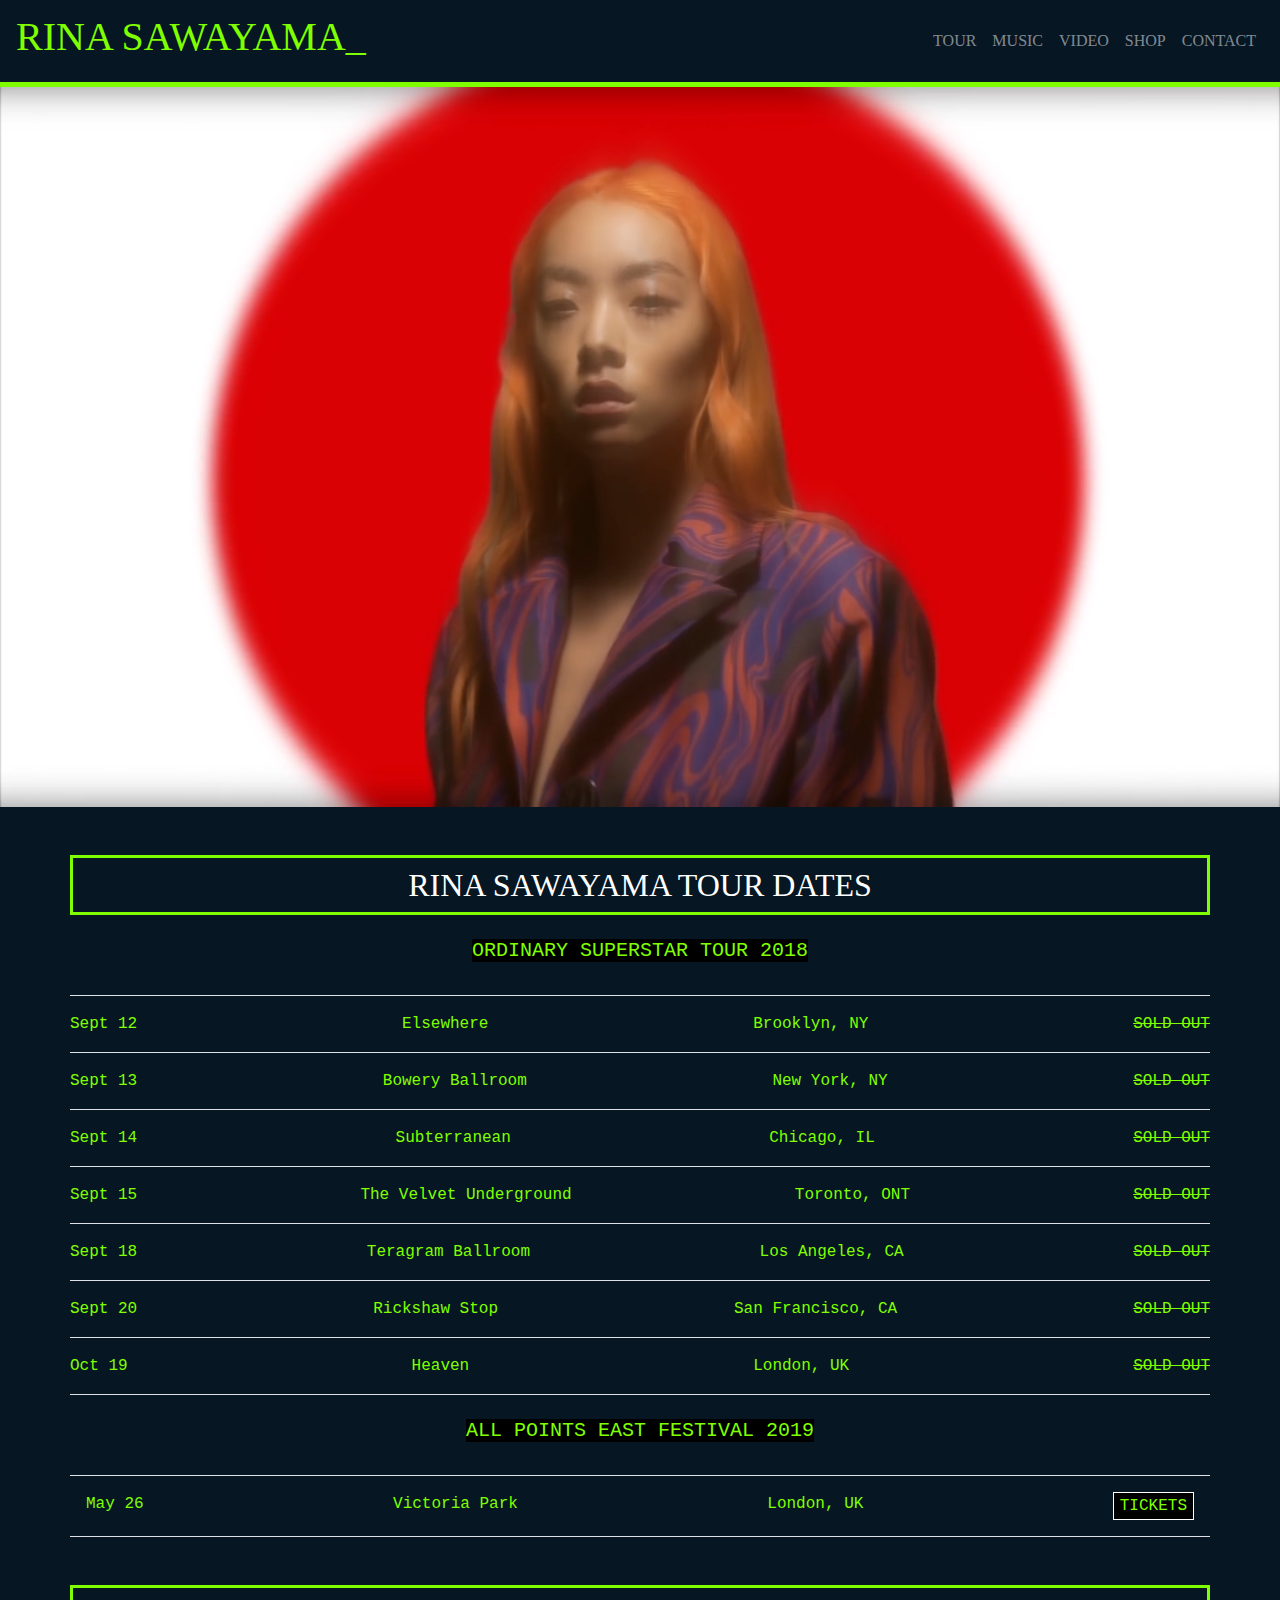
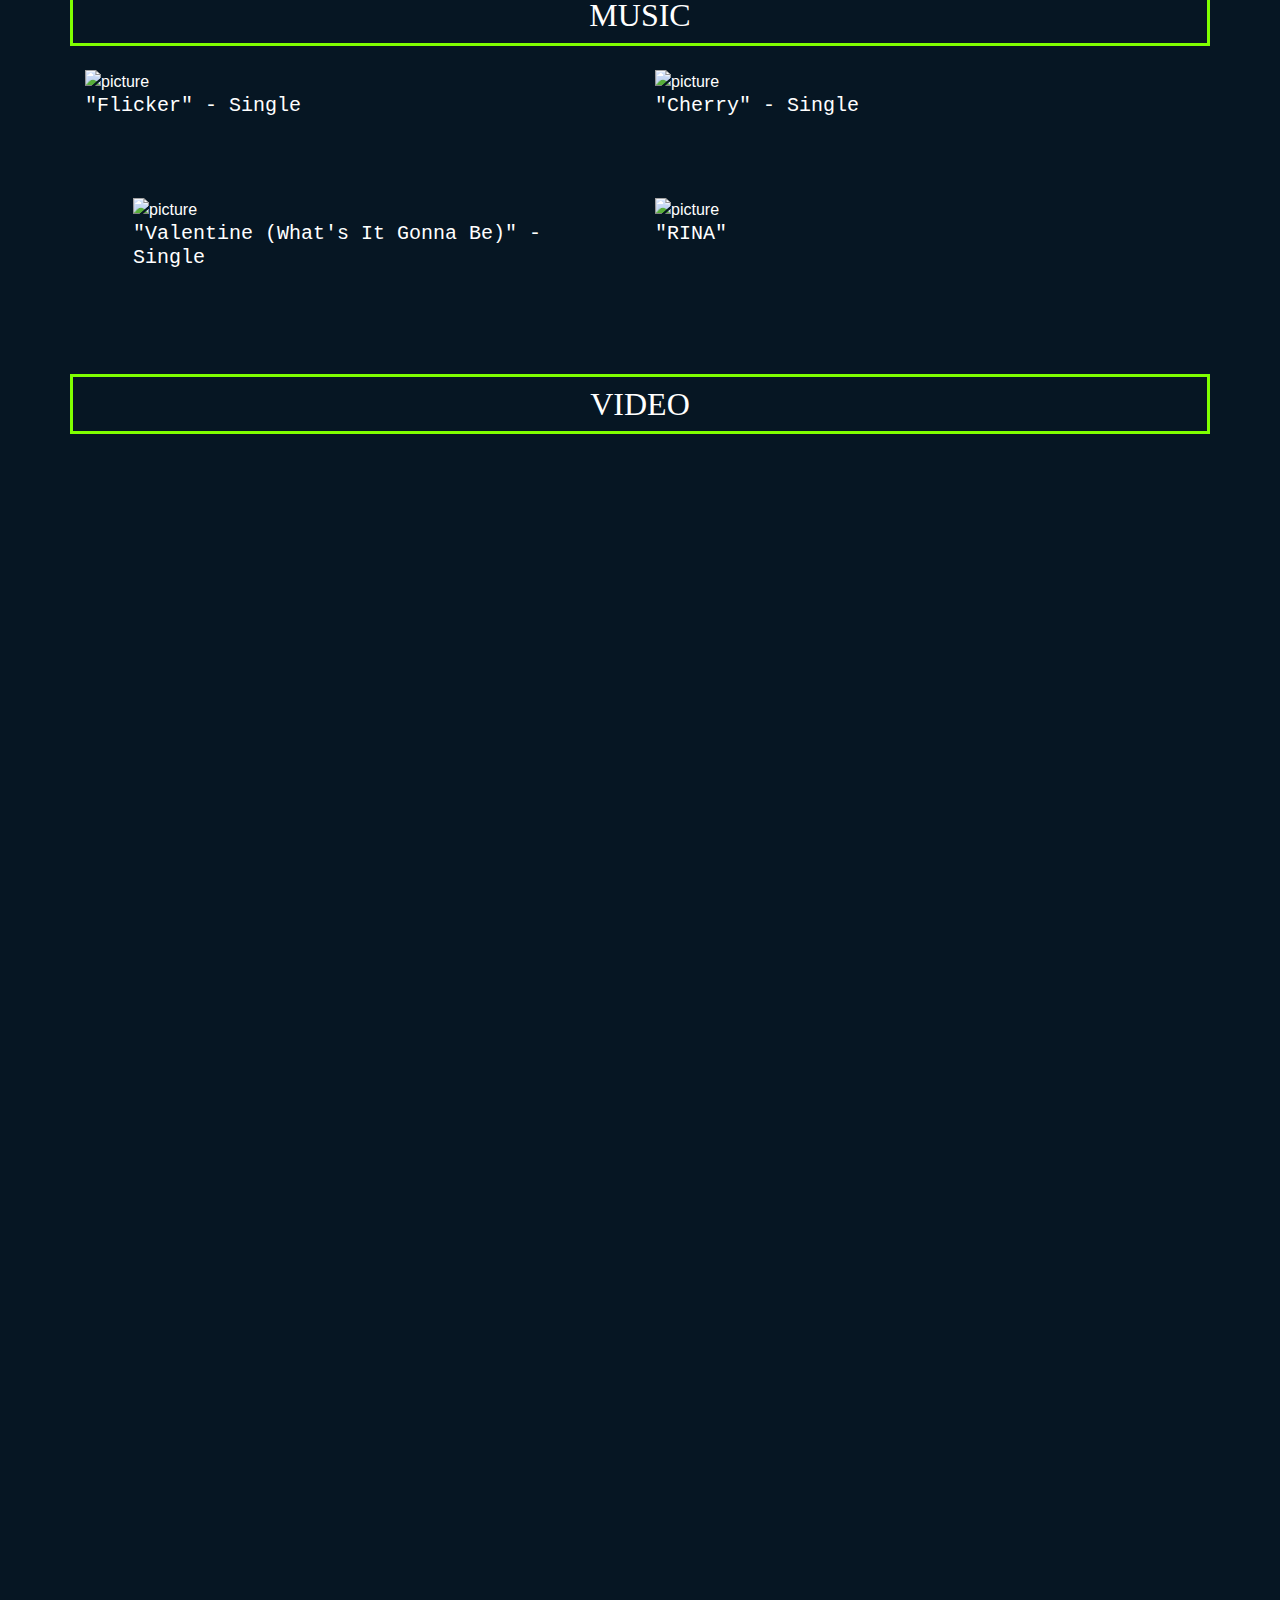
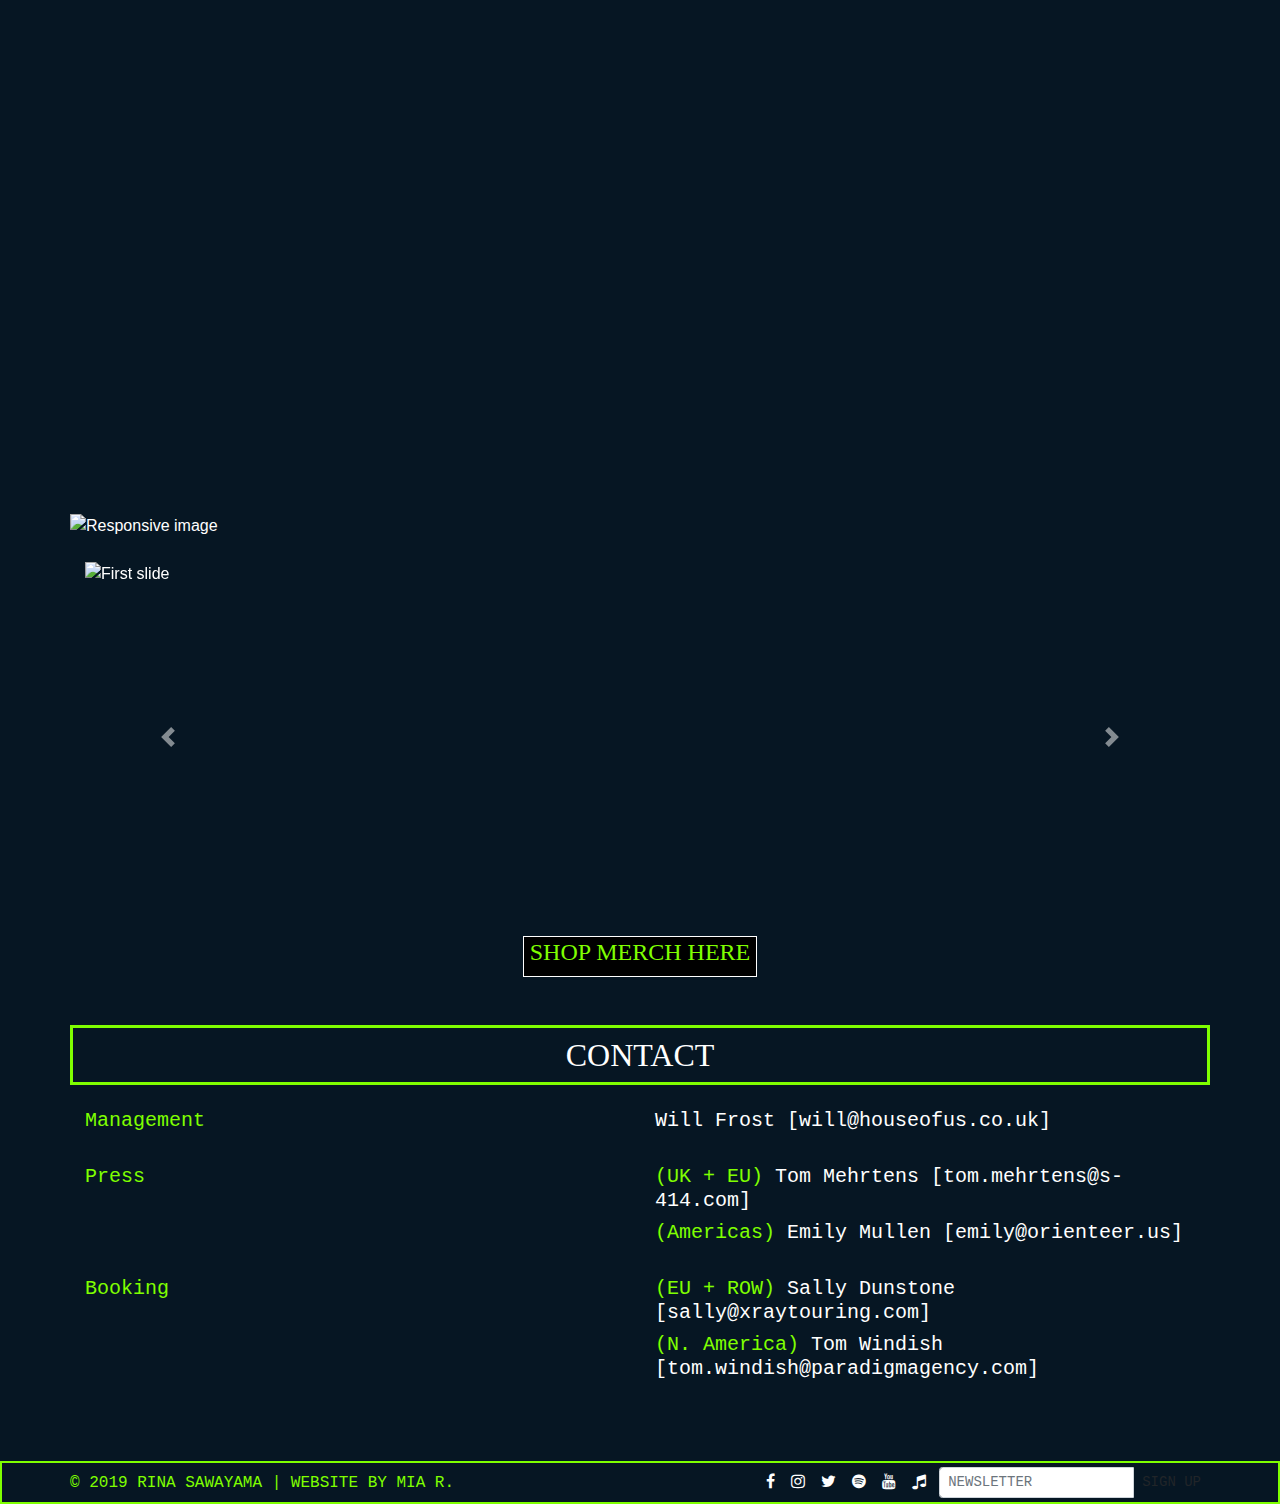
==== MIDTERMWEBSITE/index.html @ 67e117e9 "midterm site added" ====
<!doctype html>
<html lang="en">
  <head>
    <!-- Required meta tags -->
    <meta charset="utf-8">
    <meta name="viewport" content="width=device-width, initial-scale=1, shrink-to-fit=no">

    <!-- Bootstrap CSS -->
    <link rel="stylesheet" href="https://stackpath.bootstrapcdn.com/bootstrap/4.3.1/css/bootstrap.min.css" integrity="sha384-ggOyR0iXCbMQv3Xipma34MD+dH/1fQ784/j6cY/iJTQUOhcWr7x9JvoRxT2MZw1T" crossorigin="anonymous">
    <link rel="stylesheet" media="screen" href="https://fontlibrary.org/face/chicagoflf" type="text/css"/>
    <link href="https://fonts.googleapis.com/css?family=PT+Mono" rel="stylesheet">
    <link rel="stylesheet" href="https://cdnjs.cloudflare.com/ajax/libs/font-awesome/4.7.0/css/font-awesome.min.css">
    <link rel="stylesheet" href="style.css">

    <title>Rina Sawayama</title>
  </head>
  <body>

  	<!-- nav bar  -->
    <nav class="navbar sticky-top navbar-expand-lg navbar-dark" style="background-color: #061623;">
      <a class="navbar-brand" href="#"><h1>RINA SAWAYAMA_</h1></a>
      <button class="navbar-toggler" type="button" data-toggle="collapse" data-target="#navbarNavAltMarkup" aria-controls="navbarNavAltMarkup" aria-expanded="false" aria-label="Toggle navigation">
        <span class="navbar-toggler-icon"></span>
      </button>
      <div class="collapse navbar-collapse justify-content-lg-end" id="navbarNavAltMarkup">
        <div class="navbar-nav">
          <a class="nav-item white-text nav-link" href="#tour">TOUR<!--<span class="sr-only">(current)</span> --></a>
          <a class="nav-item nav-link" href="#music">MUSIC</a>
          <a class="nav-item nav-link" href="#video">VIDEO</a>
          <a class="nav-item nav-link" href="#shop">SHOP</a>
          <a class="nav-item nav-link" href="#contact">CONTACT</a>
        </div>
      </div>
    </nav>

    <div class="embed-responsive embed-responsive-16by9">
    	<video class="embed-responsive-item" src="assets/rina.mp4" type="video/mp4" muted loop autoplay></video>
    </div>
<br><br>

<!-- tour -->
<span class="anchor" id="tour"></span>
	<div class="container">
		<div class="row justify-content-md-center pt-2" id="contentbrdr">
	<h2>RINA SAWAYAMA TOUR DATES</h2>
	</div>
</div>

<br> 

<!-- 2k18 tour -->
<div class="container">
	<div class="row justify-content-md-center">
<h5><span id="tourtitle">ORDINARY SUPERSTAR TOUR 2018</span></h5>
    </div>
</div>

<br> 

<div class="container">

	<div class="row justify-content-between border-top border-bottom">
     <div class="col-xs pt-3">
      <p>Sept 12</p>
    </div>
    <div class="col-xs pt-3">
      <p>Elsewhere</p>
    </div>
     <div class="col-xs pt-3">
      <p>Brooklyn, NY</p>
    </div>
     <div class="col-xs pt-3">
    	 <p><s>SOLD OUT</s></p>
    </div>
 </div>

 <div class="row justify-content-between border-bottom">
     <div class="col-xs pt-3">
      <p>Sept 13</p>
    </div>
    <div class="col-xs pt-3">
      <p>Bowery Ballroom</p>
    </div>
     <div class="col-xs pt-3">
      <p>New York, NY</p>
    </div>
     <div class="col-xs pt-3">
    	 <p><s>SOLD OUT</s></p>
    </div>
 </div>

  <div class="row justify-content-between border-bottom">
     <div class="col-xs pt-3">
      <p>Sept 14</p>
    </div>
    <div class="col-xs pt-3">
      <p>Subterranean</p>
    </div>
     <div class="col-xs pt-3">
     <p>Chicago, IL</p>
    </div>
     <div class="col-xs pt-3">
    	 <p><s>SOLD OUT</s></p>
    </div>
 </div>

  <div class="row justify-content-between border-bottom">
     <div class="col-xs pt-3">
      <p>Sept 15</p>
    </div>
    <div class="col-xs pt-3">
     <p>The Velvet Underground</p>
    </div>
     <div class="col-xs pt-3">
    <p>Toronto, ONT</p>
    </div>
     <div class="col-xs pt-3">
    	 <p><s>SOLD OUT</s></p>
    </div>
 </div>

 <div class="row justify-content-between border-bottom">
     <div class="col-xs pt-3">
      <p>Sept 18</p>
    </div>
    <div class="col-xs pt-3">
     <p>Teragram Ballroom</p>
    </div>
     <div class="col-xs pt-3">
     <p>Los Angeles, CA</p>
    </div>
     <div class="col-xs pt-3">
    	 <p><s>SOLD OUT</s></p>
    </div>
 </div>

  <div class="row justify-content-between border-bottom">
     <div class="col-xs pt-3">
      <p>Sept 20</p>
    </div>
    <div class="col-xs pt-3">
     <p>Rickshaw Stop</p>
    </div>
     <div class="col-xs pt-3">
    <p>San Francisco, CA</p>
    </div>
     <div class="col-xs pt-3">
    	 <p><s>SOLD OUT</s></p>
    </div>
 </div>

   <div class="row justify-content-between border-bottom">
     <div class="col-xs pt-3">
      <p>Oct 19</p>
    </div>
    <div class="col-xs pt-3">
     <p>Heaven</p>
    </div>
     <div class="col-xs pt-3">
    <p>London, UK</p>
    </div>
     <div class="col-xs pt-3">
    	 <p><s>SOLD OUT</s></p>
    </div>
 </div>


</div>

<br>

<!-- 2k19 festival -->
<div class="container">
	<div class="row justify-content-md-center">
<h5><span id="tourtitle">ALL POINTS EAST FESTIVAL 2019</span></h5>
    </div>
</div>

<br>

<div class="container">
  <div class="row justify-content-between border-top border-bottom">
     <div class="col-xs px-3 pt-3 pb-0 m-0">
      <p>May 26</p>
    </div>
    <div class="col-xs px-3 pt-3 pb-0 m-0">
      <p>Victoria Park</p>
    </div>
     <div class="col-xs px-3 pt-3 pb-0 m-0">
      <p>London, UK</p>
    </div>
     <div class="col-xs px-3 p-3 m-0">
    	<form action="https://www.axs.com/uk/events/358989/christine-and-the-queens-tickets/promopage/14230?skin=allpointseast&cid=AEGPRESUKCATQTOURDISPLAYADWEBSITE6122018" method="get" target="_blank">
         <button type="submit" class="ticketbutton">TICKETS</button>
      </form>
    </div>
 </div>
</div>

<br><br>

<!-- music -->
<span class="anchor" id="music"></span>

	<div class="container">
		<div class="row justify-content-md-center pt-2" id="contentbrdr">
	<h2>MUSIC</h2>
	</div>
<br>
		<div class="row">
			<div class="col">
			<img alt="picture" src="https://is4-ssl.mzstatic.com/image/thumb/Music128/v4/cf/ba/b6/cfbab6ad-e84b-9f71-3f84-1693392c9fa9/cover.jpg/268x0w.jpg"
            class="img-fluid mx-auto d-block">
            <h5>"Flicker" - Single</h5>
		</div>
		<div class="col">
			<img alt="picture" src="https://is4-ssl.mzstatic.com/image/thumb/Music128/v4/8f/96/ff/8f96ff07-f990-8d06-fa26-9f56b700ec18/cover.jpg/268x0w.jpg"
            class="img-fluid mx-auto d-block">
            <h5>"Cherry" - Single</h5>
		</div>
		</div>
<br>
<div class="row p-5">
		<div class="col-xl">
			<img alt="picture" src="https://is5-ssl.mzstatic.com/image/thumb/Music128/v4/13/a4/d7/13a4d712-662e-fd29-326f-efa9b01ba4a1/888915556030_cover.jpg/268x0w.jpg"
            class="img-fluid mx-auto d-block">
            <h5>"Valentine (What's It Gonna Be)" - Single</h5>
		</div>
		<div class="col-xl">
			<img alt="picture" src="https://is1-ssl.mzstatic.com/image/thumb/Music118/v4/59/5a/5d/595a5d48-5b4f-9423-55d1-4f7ec21eee40/cover.jpg/268x0w.jpg"
            class="img-fluid mx-auto d-block">
            <h5>"RINA"</h5>
		</div>
	</div>

</div>

<br><br>

<!-- video -->
<span class="anchor" id="video"></span>

	<div class="container">
		<div class="row justify-content-md-center pt-2" id="contentbrdr">
	<h2>VIDEO</h2>
	</div>

	<br>

<!-- cherry piano ver -->
	<div class="embed-responsive embed-responsive-16by9">
  <iframe class="embed-responsive-item" src="https://www.youtube.com/embed/H5P6GlrF3oE" allowfullscreen></iframe>
</div>

<br>

<!-- row 1 -->
 <div class="row">
    <div class="col">
      <div class="embed-responsive embed-responsive-16by9">
  <iframe class="embed-responsive-item" src="https://www.youtube.com/embed/7jeluOrjZOg" allowfullscreen></iframe>
</div>
    </div>
    <div class="col">
      <div class="embed-responsive embed-responsive-16by9">
  <iframe class="embed-responsive-item" src="https://www.youtube.com/embed/wn5YFnrD1u8" allowfullscreen></iframe>
</div>
    </div>
  </div>

 <br>

 <!-- row 2 -->
 <div class="row">
    <div class="col">
      <div class="embed-responsive embed-responsive-16by9">
  <iframe class="embed-responsive-item" src="https://www.youtube.com/embed/Nhf9gkkYaBg" allowfullscreen></iframe>
</div>
    </div>
    <div class="col">
      <div class="embed-responsive embed-responsive-16by9">
  <iframe class="embed-responsive-item" src="https://www.youtube.com/embed/HKLxvdFtlZE" allowfullscreen></iframe>
</div>
    </div>
  </div>

<br>

 <!-- row 3 -->
 <div class="row">
    <div class="col">
      <div class="embed-responsive embed-responsive-16by9">
  <iframe class="embed-responsive-item" src="https://www.youtube.com/embed/2yjCIVpZCKo" allowfullscreen></iframe>
</div>
    </div>
    <div class="col">
      <div class="embed-responsive embed-responsive-16by9">
  <iframe class="embed-responsive-item" src="https://www.youtube.com/embed/3MZaDDD2JeI" allowfullscreen></iframe>
</div>
    </div>
  </div>

</div>

</div>

<br><br>

<!-- shop -->
<span class="anchor" id="shop"></span>

<div class="container">
	<div class="row justify-content-md-center">
<img src="https://i.ibb.co/hLGvjdC/shopbanner.jpg" class="img-fluid h-50 w-100" alt="Responsive image">
    </div>
</div>


<div class="container">
<br>
<!-- merch carousel -->
	<div id="carouselExampleControls" class="carousel slide" data-ride="carousel">
  <div class="carousel-inner">
    <div class="carousel-item active">
      <img class="d-block h-50 w-100" src="https://static1.squarespace.com/static/52f2af75e4b0b2a6a165718a/55672030e4b08764e1abf39b/5bc8aaf571c10ba13bcb294b/1549479677850/Unknown-8.jpeg" alt="First slide">
    </div>
    <div class="carousel-item">
      <img class="d-block h-50 w-100" src="https://i.ibb.co/M8BvzBH/merhc2.jpg" alt="Second slide">
    </div>
    <div class="carousel-item">
      <img class="d-block h-50 w-100" src="https://i.ibb.co/YNyMy1W/merch4.jpg" alt="Third slide">
    </div>
    <div class="carousel-item">
      <img class="d-block h-50 w-100" src="https://pbs.twimg.com/media/DOCbriFWAAI0NEn.jpg" alt="Fourth slide">
    </div>
    <div class="carousel-item">
      <img class="d-block h-50 w-100" src="https://i.ibb.co/5jyzdyy/merh3.jpg" alt="Fifth slide">
    </div>

  </div>
  <a class="carousel-control-prev" href="#carouselExampleControls" role="button" data-slide="prev">
    <span class="carousel-control-prev-icon" aria-hidden="true"></span>
    <span class="sr-only">Previous</span>
  </a>
  <a class="carousel-control-next" href="#carouselExampleControls" role="button" data-slide="next">
    <span class="carousel-control-next-icon" aria-hidden="true"></span>
    <span class="sr-only">Next</span>
  </a>
</div>

<br>

<div class="container">
	<div class="row justify-content-between">
		<div class="col-xs pb-0">
		</div>

		<div class="col-xs pb-0">
			<form action="https://revolvemerchandise.shop/rina-sawayama" method="get" target="_blank">
         <button type="submit" class="shopbutton"><h4>SHOP MERCH HERE</h4></button>
      </form>
		</div>

		<div class="col-xs">
		</div>

	</div>
</div>

</div>


<br><br>

<!-- contact -->
<div id = "contact">

	<div class="container">
		<div class="row justify-content-md-center pt-2" id="contentbrdr">
	<h2>CONTACT</h2>
	</div>
</div>

<br>

<div class="container">
	<!-- management -->
  <div class="row">
    <div class="col">
      <h5><span class="contacttitles">Management</span></h5>
    </div>
    <div class="col">
      <h5>Will Frost [will@houseofus.co.uk]</h5>
    </div>
  </div>
<br>
<!-- press -->
  <div class="row">
    <div class="col">
      <h5><span class="contacttitles">Press</span></h5>
    </div>
    <div class="col">
      <h5><span class="contacttitles">(UK + EU)</span> Tom Mehrtens [tom.mehrtens@s-414.com]</h5>
    </div>
  </div>

    <div class="row">
    <div class="col">
     
    </div>
    <div class="col">
      <h5><span class="contacttitles">(Americas)</span> Emily Mullen [emily@orienteer.us]</h5>
    </div>
  </div>
<br>
<!-- booking -->
   <div class="row">
    <div class="col">
      <h5><span class="contacttitles">Booking</span></h5>
    </div>
    <div class="col">
      <h5><span class="contacttitles">(EU + ROW)</span> Sally Dunstone [sally@xraytouring.com]</h5>
    </div>
  </div>

     <div class="row">
    <div class="col">
    
    </div>
    <div class="col">
      <h5><span class="contacttitles">(N. America)</span> Tom Windish [tom.windish@paradigmagency.com]</h5>
    </div>
  </div>

</div>

<br><br><br>

<!-- Footer -->
<footer class="page-footer font-small pt-1 pb-1 px-0">

    <!-- Footer Elements -->
    <div class="container">
      <!--Grid row-->
      <div class="row justify-content-between">

        <!--copyright column-->
        <div class="col-xs pt-1 align-self-start">
    <div class="footer-copyright"><span id="footercopyright">© 2019 RINA SAWAYAMA |</span> WEBSITE BY MIA R.
    </div>
        </div>

        <!--icon column-->
        <div class="col-md-5">
        	<div container>
        		<div class="row pt-1 justify-content-end">
        			<div class="col-xs px-2">
					<a href="https://www.facebook.com/rinasawayamamusic/" class="fa fa-facebook"></a>
					</div>
					<div class="col-xs px-2">
					<a href="https://instagram.com/rinasonline" class="fa fa-instagram"></a>
					</div>
					<div class="col-xs px-2">
					<a href="https://twitter.com/rinasawayama" class="fa fa-twitter"></a>
					</div>
					<div class="col-xs px-2">
					<a href="https://open.spotify.com/artist/2KEqzdPS7M5YwGmiuPTdr5?si=Q3Bsp60UQ5-GGkVLfLS_eQ" class="fa fa-spotify"></a>
					</div>
					<div class="col-xs px-2">
					<a href="https://www.youtube.com/user/rinasawayama" class="fa fa-youtube"></a>
					</div>
					<div class="col-xs px-2">
					<a href="https://itunes.apple.com/us/artist/rina-sawayama/638343826" class="fa fa-music"></a>
					</div>
				</div>
			</div>
		</div>

<!--newsletter column-->
<div class="col-xs">
	<div class="container">
		<div class="row justify-content-end">
		          <form class="input-group">
		            <input type="text" class="form-control form-control-sm" placeholder="NEWSLETTER" aria-label="Your email" aria-describedby="basic-addon2">
		            <div class="input-group-append">
		              <button class="btn btn-sm px-2" type="button">SIGN UP</button>
		            </div>
		          </form>
    </div>
  </div>
</div>
        <!--Grid column-->
      </div>
      <!--Grid row-->
    </div>
    <!-- Footer Elements -->
  </footer>



    <!-- Optional JavaScript -->
    <!-- jQuery first, then Popper.js, then Bootstrap JS -->
    <script src="https://code.jquery.com/jquery-3.3.1.slim.min.js" integrity="sha384-q8i/X+965DzO0rT7abK41JStQIAqVgRVzpbzo5smXKp4YfRvH+8abtTE1Pi6jizo" crossorigin="anonymous"></script>
    <script src="https://cdnjs.cloudflare.com/ajax/libs/popper.js/1.14.7/umd/popper.min.js" integrity="sha384-UO2eT0CpHqdSJQ6hJty5KVphtPhzWj9WO1clHTMGa3JDZwrnQq4sF86dIHNDz0W1" crossorigin="anonymous"></script>
    <script src="https://stackpath.bootstrapcdn.com/bootstrap/4.3.1/js/bootstrap.min.js" integrity="sha384-JjSmVgyd0p3pXB1rRibZUAYoIIy6OrQ6VrjIEaFf/nJGzIxFDsf4x0xIM+B07jRM" crossorigin="anonymous"></script>
  </body>
</html>
---- MIDTERMWEBSITE/style.css ----
html{
	scroll-behavior: smooth;
}

body{
	background-color: #061623;
	color: white;
}
nav{
	border-bottom: 5px solid chartreuse;
	font-family: 'ChicagoFLFRegular'; 
   font-weight: normal; 
   font-style: normal; 
}

footer{
	border: 2px solid chartreuse;
	font-family: 'ChicagoFLFRegular'; 
   font-weight: normal; 
   font-style: normal; 
}

h1{
   color: chartreuse;
   font-family: 'ChicagoFLFRegular'; 
   font-weight: normal; 
   font-style: normal; 
}

h2{
   color: white;
   font-family: 'ChicagoFLFRegular'; 
   font-weight: normal; 
   font-style: normal; 
}

h5{
	font-family: 'PT Mono', monospace;
}

.carousel-item{
  height:350px;
} 

.carousel-item img{
  position:absolute;
  object-fit:cover;
  top:0;
  left:0;
  min-height:350px;

}

.ticketbutton{
	background-color:black;
	border:1px solid white;
	font-family: 'PT Mono', monospace;
	color: chartreuse;
}

.ticketbutton:hover{
	background-color:black;
	border:1px solid white;
	font-family: 'PT Mono', monospace;
	color: white;
}

.shopbutton{
	background-color:black;
	border:1px solid white;
	font-family: 'ChicagoFLFRegular'; 
   font-weight: normal; 
   font-style: normal; 
	color: chartreuse;
}

.shopbutton:hover{
	background-color:black;
	border:1px solid white;
	font-family: 'ChicagoFLFRegular'; 
   font-weight: normal; 
   font-style: normal; 
	color: white;
}

#tourtitle{
	background-color:black;
	color:chartreuse;
	font-family: 'PT Mono', monospace;
}

#contentbrdr{
	border: 3px solid chartreuse;
}

.col-sm{
	color:chartreuse;
	font-family: 'PT Mono', monospace;
}

.col-xs{
	color:chartreuse;
	font-family: 'PT Mono', monospace;
}

.contacttitles{
	color:chartreuse;
}
#footercopyright{
	color:chartreuse;
}

.anchor{
	display: block;
	height:125px;
	margin-top:-125px;
	visibility:hidden;
}

.fa{
  color: white;
}
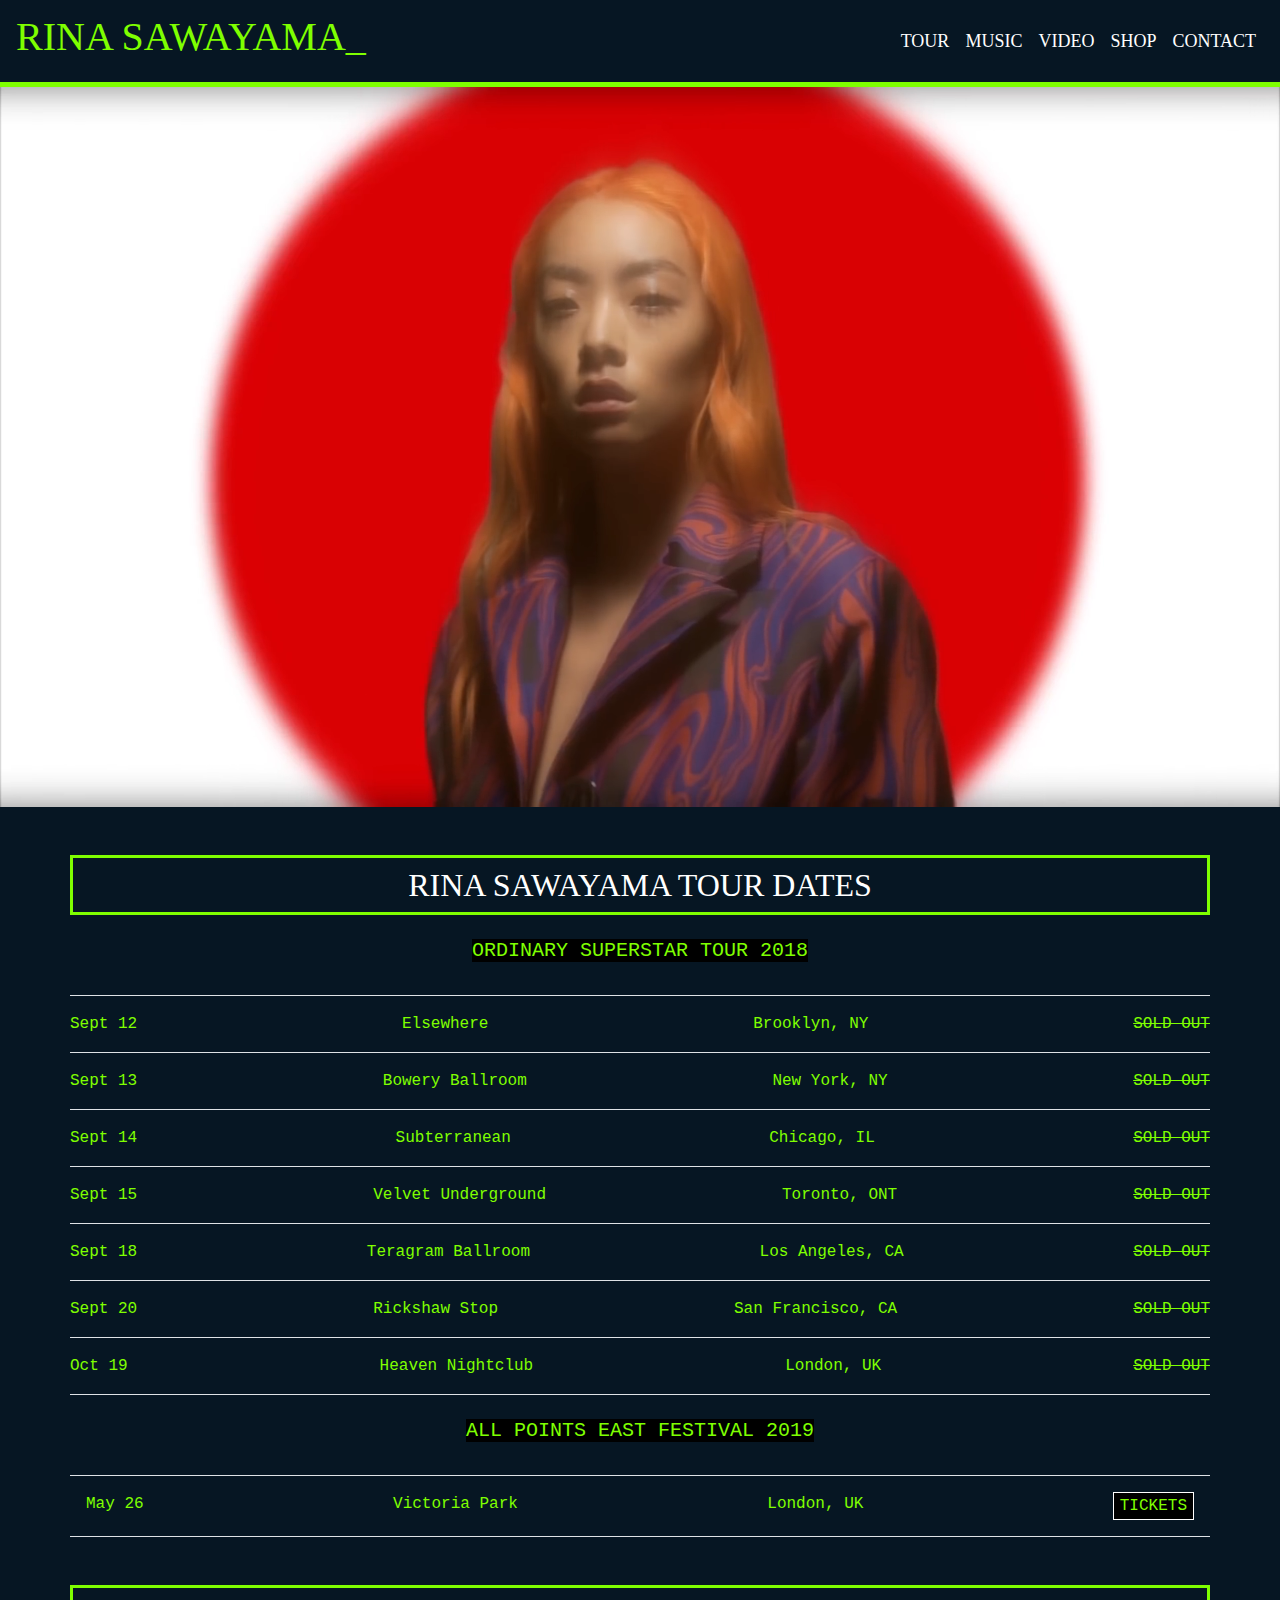
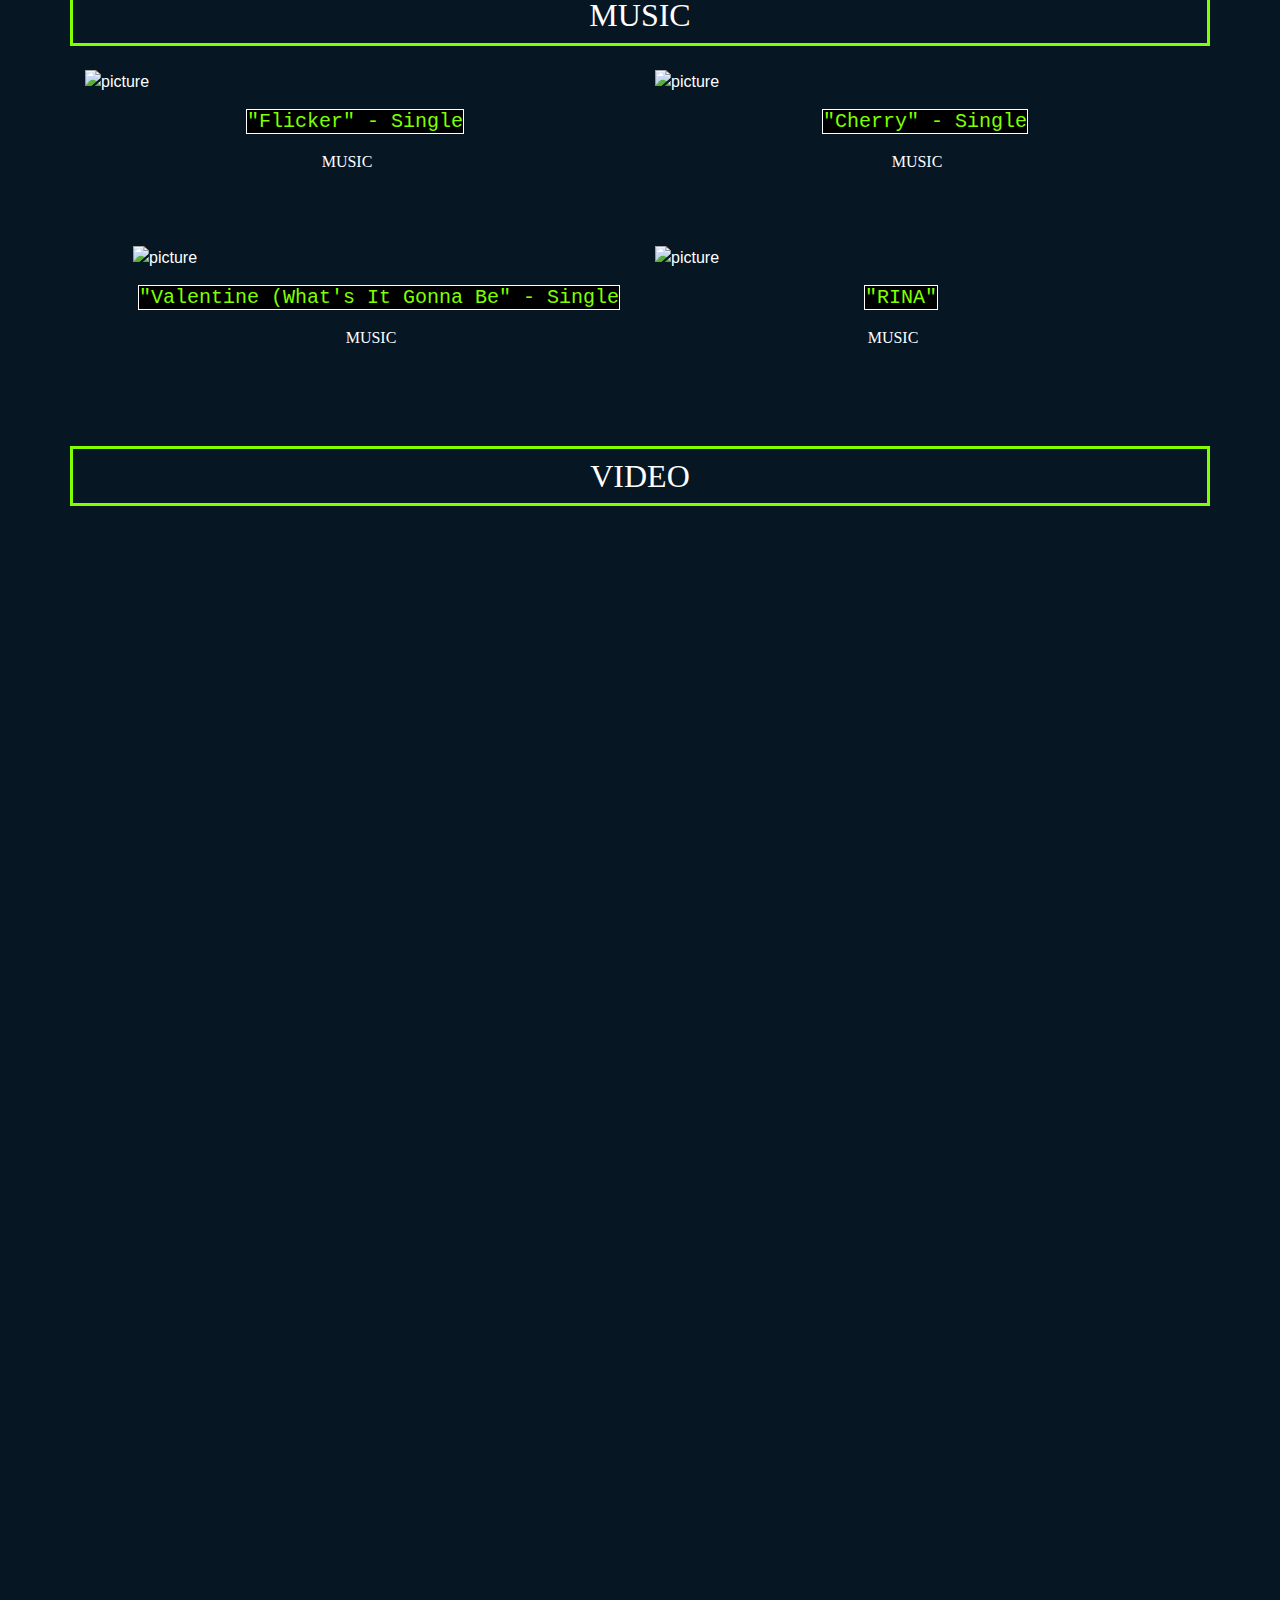
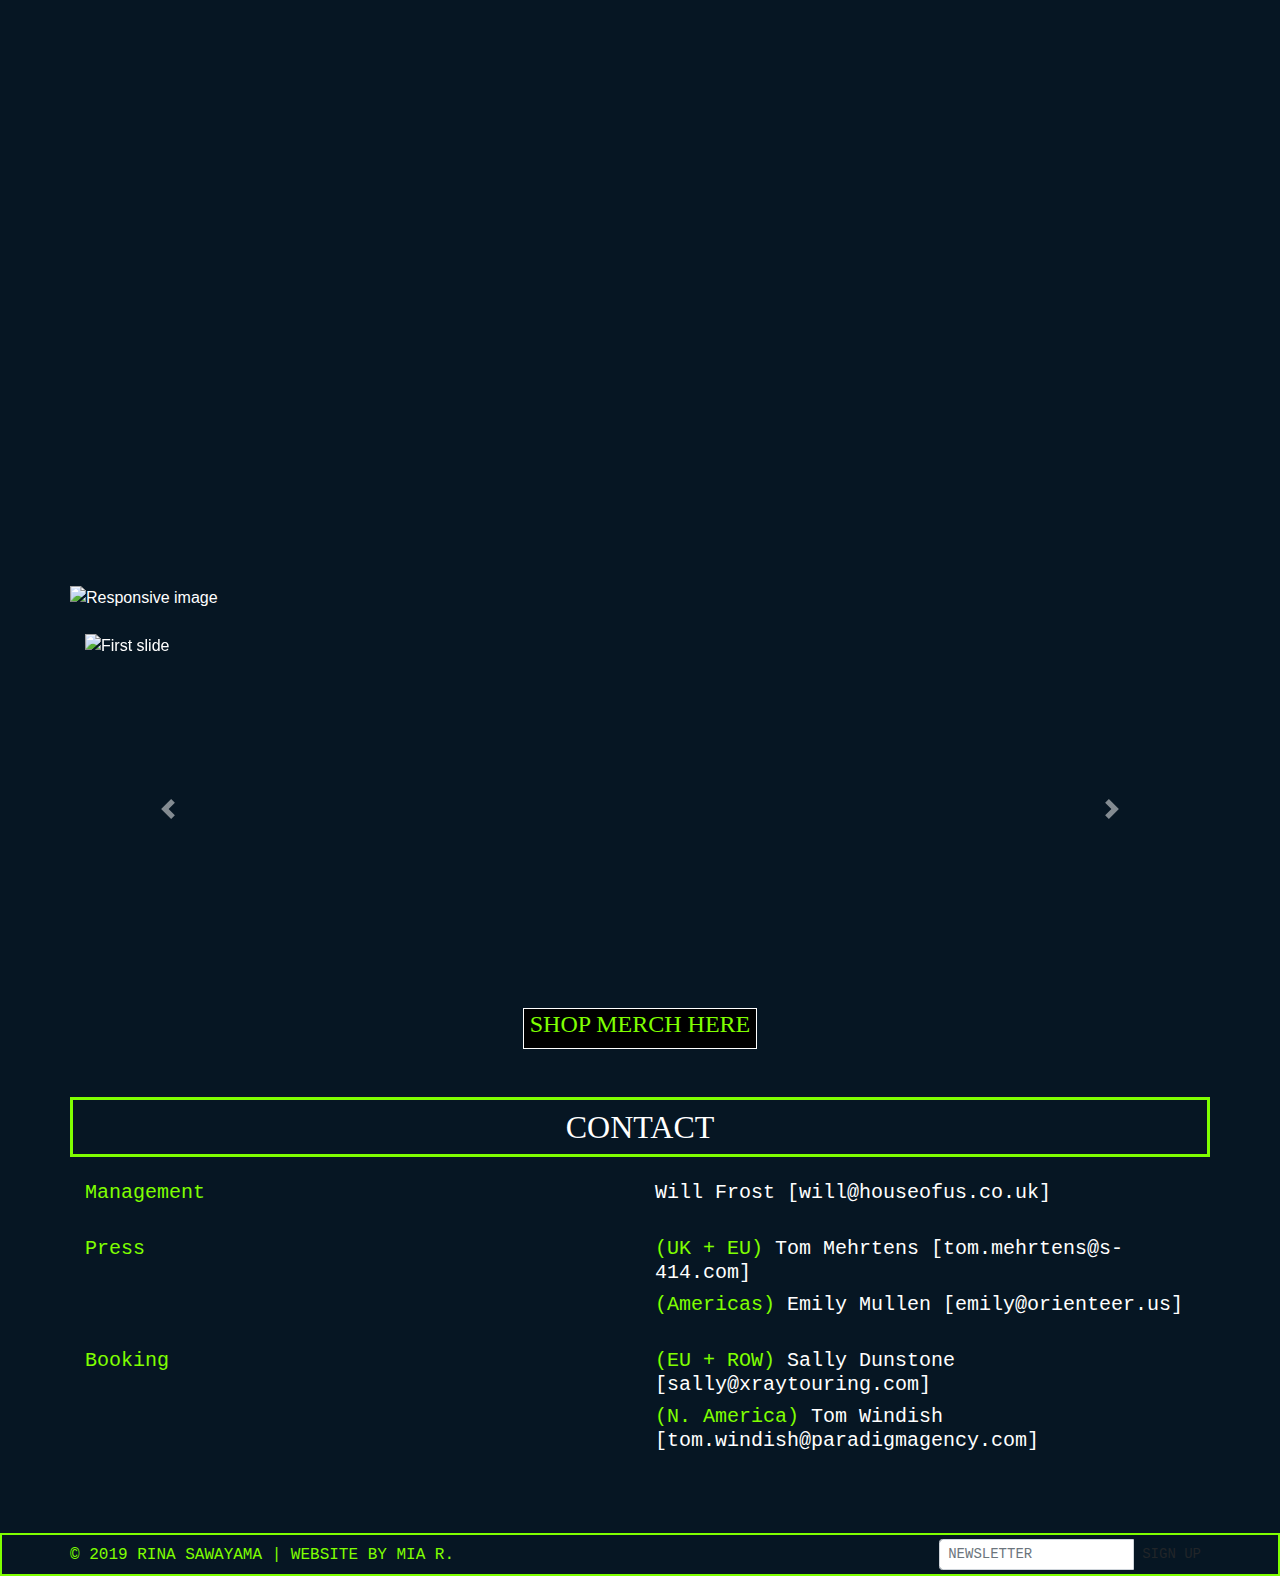
==== commit 1a35d6d2: "updated rina website" ====
--- a/MIDTERMWEBSITE/index.html
+++ b/MIDTERMWEBSITE/index.html
@@ -9,7 +9,9 @@
     <link rel="stylesheet" href="https://stackpath.bootstrapcdn.com/bootstrap/4.3.1/css/bootstrap.min.css" integrity="sha384-ggOyR0iXCbMQv3Xipma34MD+dH/1fQ784/j6cY/iJTQUOhcWr7x9JvoRxT2MZw1T" crossorigin="anonymous">
     <link rel="stylesheet" media="screen" href="https://fontlibrary.org/face/chicagoflf" type="text/css"/>
     <link href="https://fonts.googleapis.com/css?family=PT+Mono" rel="stylesheet">
-    <link rel="stylesheet" href="https://cdnjs.cloudflare.com/ajax/libs/font-awesome/4.7.0/css/font-awesome.min.css">
+    <!--
+    <link rel="stylesheet" href="https://cdnjs.cloudflare.com/ajax/libs/font-awesome/4.7.0/css/font-awesome.min.css"> -->
+    <link rel="stylesheet" href="https://use.fontawesome.com/releases/v5.8.1/css/all.css" integrity="sha384-50oBUHEmvpQ+1lW4y57PTFmhCaXp0ML5d60M1M7uH2+nqUivzIebhndOJK28anvf" crossorigin="anonymous">
     <link rel="stylesheet" href="style.css">
 
     <title>Rina Sawayama</title>
@@ -17,18 +19,18 @@
   <body>
 
   	<!-- nav bar  -->
-    <nav class="navbar sticky-top navbar-expand-lg navbar-dark" style="background-color: #061623;">
+    <nav class="navbar sticky-top navbar-expand-lg" style="background-color: #061623;">
       <a class="navbar-brand" href="#"><h1>RINA SAWAYAMA_</h1></a>
       <button class="navbar-toggler" type="button" data-toggle="collapse" data-target="#navbarNavAltMarkup" aria-controls="navbarNavAltMarkup" aria-expanded="false" aria-label="Toggle navigation">
         <span class="navbar-toggler-icon"></span>
       </button>
       <div class="collapse navbar-collapse justify-content-lg-end" id="navbarNavAltMarkup">
         <div class="navbar-nav">
-          <a class="nav-item white-text nav-link" href="#tour">TOUR<!--<span class="sr-only">(current)</span> --></a>
-          <a class="nav-item nav-link" href="#music">MUSIC</a>
-          <a class="nav-item nav-link" href="#video">VIDEO</a>
-          <a class="nav-item nav-link" href="#shop">SHOP</a>
-          <a class="nav-item nav-link" href="#contact">CONTACT</a>
+          <a class="nav-item white-text nav-link" href="#tour"><span class="navbarlinks">TOUR</span></a>
+          <a class="nav-item nav-link" href="#music"><span class="navbarlinks">MUSIC</span></a>
+          <a class="nav-item nav-link" href="#video"><span class="navbarlinks">VIDEO</span></a>
+          <a class="nav-item nav-link" href="#shop"><span class="navbarlinks">SHOP</span></a>
+          <a class="nav-item nav-link" href="#contact"><span class="navbarlinks">CONTACT</span></a>
         </div>
       </div>
     </nav>
@@ -109,7 +111,7 @@
       <p>Sept 15</p>
     </div>
     <div class="col-xs pt-3">
-     <p>The Velvet Underground</p>
+     <p>Velvet Underground</p>
     </div>
      <div class="col-xs pt-3">
     <p>Toronto, ONT</p>
@@ -154,7 +156,7 @@
       <p>Oct 19</p>
     </div>
     <div class="col-xs pt-3">
-     <p>Heaven</p>
+     <p>Heaven Nightclub</p>
     </div>
      <div class="col-xs pt-3">
     <p>London, UK</p>
@@ -211,25 +213,58 @@
 			<div class="col">
 			<img alt="picture" src="https://is4-ssl.mzstatic.com/image/thumb/Music128/v4/cf/ba/b6/cfbab6ad-e84b-9f71-3f84-1693392c9fa9/cover.jpg/268x0w.jpg"
             class="img-fluid mx-auto d-block">
-            <h5>"Flicker" - Single</h5>
+            <div class="row justify-content-center pt-3 pb-2">
+            	<h5><span class="musictitle">"Flicker" - Single</span></h5>
+            </div>
+            <div class="row justify-content-center">
+            	<a href="https://open.spotify.com/track/4dt65BryNBYLgcKq4FJjbK?si=4P79Utt6TbOy2gd0CRy0Gw" class="fab fa-spotify fa-lg"></a>
+            	<a href="https://itunes.apple.com/us/album/flicker/1443656550?i=1443656554" class="fab fa-apple fa-lg px-3"><span class="applemusic"> MUSIC</span></a>
+            	<a href="https://play.google.com/store/music/album/Rina_Sawayama_Flicker?id=Bs7pakavfbpplzmre2qzjuwzmxe" class="fab fa-google-play fa-lg pr-3"></a>
+            </div>
+
 		</div>
 		<div class="col">
 			<img alt="picture" src="https://is4-ssl.mzstatic.com/image/thumb/Music128/v4/8f/96/ff/8f96ff07-f990-8d06-fa26-9f56b700ec18/cover.jpg/268x0w.jpg"
             class="img-fluid mx-auto d-block">
-            <h5>"Cherry" - Single</h5>
-		</div>
-		</div>
-<br>
+              <div class="row justify-content-center pt-3 pb-2">
+            	<h5><span class="musictitle">"Cherry" - Single</span></h5>
+            </div>
+            <div class="row justify-content-center">
+            	<a href="https://open.spotify.com/track/49eeirITrqP3pJALseu6Ed?si=13kBqVD4QwOjMJQ4mMljbw" class="fab fa-spotify fa-lg"></a>
+            	<a href="https://itunes.apple.com/us/album/cherry/1420960084?i=1420960439" class="fab fa-apple fa-lg px-3"><span class="applemusic"> MUSIC</span></a>
+            	<a href="https://play.google.com/store/music/album/Rina_Sawayama_Cherry?id=Bgcms242ervfxgpp7qathtu3lvi" class="fab fa-google-play fa-lg pr-3"></a>
+            </div>
+
+		</div>
+	</div>
+<br>
+
 <div class="row p-5">
 		<div class="col-xl">
 			<img alt="picture" src="https://is5-ssl.mzstatic.com/image/thumb/Music128/v4/13/a4/d7/13a4d712-662e-fd29-326f-efa9b01ba4a1/888915556030_cover.jpg/268x0w.jpg"
             class="img-fluid mx-auto d-block">
-            <h5>"Valentine (What's It Gonna Be)" - Single</h5>
+              <div class="row justify-content-center pt-3 pb-2">
+            	<h5><span class="musictitle">"Valentine (What's It Gonna Be" - Single</span></h5>
+            </div>
+            <div class="row justify-content-center">
+            	<a href="https://open.spotify.com/track/49eeirITrqP3pJALseu6Ed?si=13kBqVD4QwOjMJQ4mMljbw" class="fab fa-spotify fa-lg"></a>
+            	<a href="https://itunes.apple.com/us/album/cherry/1420960084?i=1420960439" class="fab fa-apple fa-lg px-3"><span class="applemusic"> MUSIC</span></a>
+            	<a href="https://play.google.com/store/music/album/Rina_Sawayama_Cherry?id=Bgcms242ervfxgpp7qathtu3lvi" class="fab fa-google-play fa-lg pr-3"></a>
+            </div>
+
 		</div>
 		<div class="col-xl">
 			<img alt="picture" src="https://is1-ssl.mzstatic.com/image/thumb/Music118/v4/59/5a/5d/595a5d48-5b4f-9423-55d1-4f7ec21eee40/cover.jpg/268x0w.jpg"
             class="img-fluid mx-auto d-block">
-            <h5>"RINA"</h5>
+              <div class="row justify-content-center pt-3 pb-2">
+            	<h5><span class="musictitle">"RINA"</span></h5>
+            </div>
+            <div class="row justify-content-center">
+            	<a href="https://open.spotify.com/album/0Kju1j2r9e6LG3HJ4ldvAW?si=micjJHxpQySRYrokw1RXFQ" class="fab fa-spotify fa-lg"></a>
+            	<a href="https://itunes.apple.com/us/album/rina/1299708683" class="fab fa-apple fa-lg px-3"><span class="applemusic"> MUSIC</span></a>
+            	<a href="https://play.google.com/store/music/album/Rina_Sawayama_RINA?id=Btvkrb4lyb7cu7c76jppeckmti4" class="fab fa-google-play fa-lg pr-3"></a>
+            </div>
+
 		</div>
 	</div>
 
@@ -455,22 +490,22 @@
         	<div container>
         		<div class="row pt-1 justify-content-end">
         			<div class="col-xs px-2">
-					<a href="https://www.facebook.com/rinasawayamamusic/" class="fa fa-facebook"></a>
+					<a href="https://www.facebook.com/rinasawayamamusic/" class="fab fa-facebook"></a>
 					</div>
 					<div class="col-xs px-2">
-					<a href="https://instagram.com/rinasonline" class="fa fa-instagram"></a>
+					<a href="https://instagram.com/rinasonline" class="fab fa-instagram"></a>
 					</div>
 					<div class="col-xs px-2">
-					<a href="https://twitter.com/rinasawayama" class="fa fa-twitter"></a>
+					<a href="https://twitter.com/rinasawayama" class="fab fa-twitter"></a>
 					</div>
 					<div class="col-xs px-2">
-					<a href="https://open.spotify.com/artist/2KEqzdPS7M5YwGmiuPTdr5?si=Q3Bsp60UQ5-GGkVLfLS_eQ" class="fa fa-spotify"></a>
+					<a href="https://open.spotify.com/artist/2KEqzdPS7M5YwGmiuPTdr5?si=Q3Bsp60UQ5-GGkVLfLS_eQ" class="fab fa-spotify"></a>
 					</div>
 					<div class="col-xs px-2">
-					<a href="https://www.youtube.com/user/rinasawayama" class="fa fa-youtube"></a>
+					<a href="https://www.youtube.com/user/rinasawayama" class="fab fa-youtube"></a>
 					</div>
 					<div class="col-xs px-2">
-					<a href="https://itunes.apple.com/us/artist/rina-sawayama/638343826" class="fa fa-music"></a>
+					<a href="https://itunes.apple.com/us/artist/rina-sawayama/638343826" class="fab fa-itunes"></a>
 					</div>
 				</div>
 			</div>
--- a/MIDTERMWEBSITE/style.css
+++ b/MIDTERMWEBSITE/style.css
@@ -51,6 +51,16 @@
 
 }
 
+.applemusic{
+	font-family:'Arial Black';
+}
+.musictitle{
+	background-color:black;
+	border:1px solid white;
+	font-family: 'PT Mono', monospace;
+	color: chartreuse;
+}
+
 .ticketbutton{
 	background-color:black;
 	border:1px solid white;
@@ -81,6 +91,16 @@
    font-weight: normal; 
    font-style: normal; 
 	color: white;
+}
+
+.navbarlinks{
+	color:white;
+	font-size:18px;
+}
+
+.navbarlinks:hover{
+	color:chartreuse;
+	font-size:18px;
 }
 
 #tourtitle{
@@ -117,6 +137,6 @@
 	visibility:hidden;
 }
 
-.fa{
+.fab{
   color: white;
 }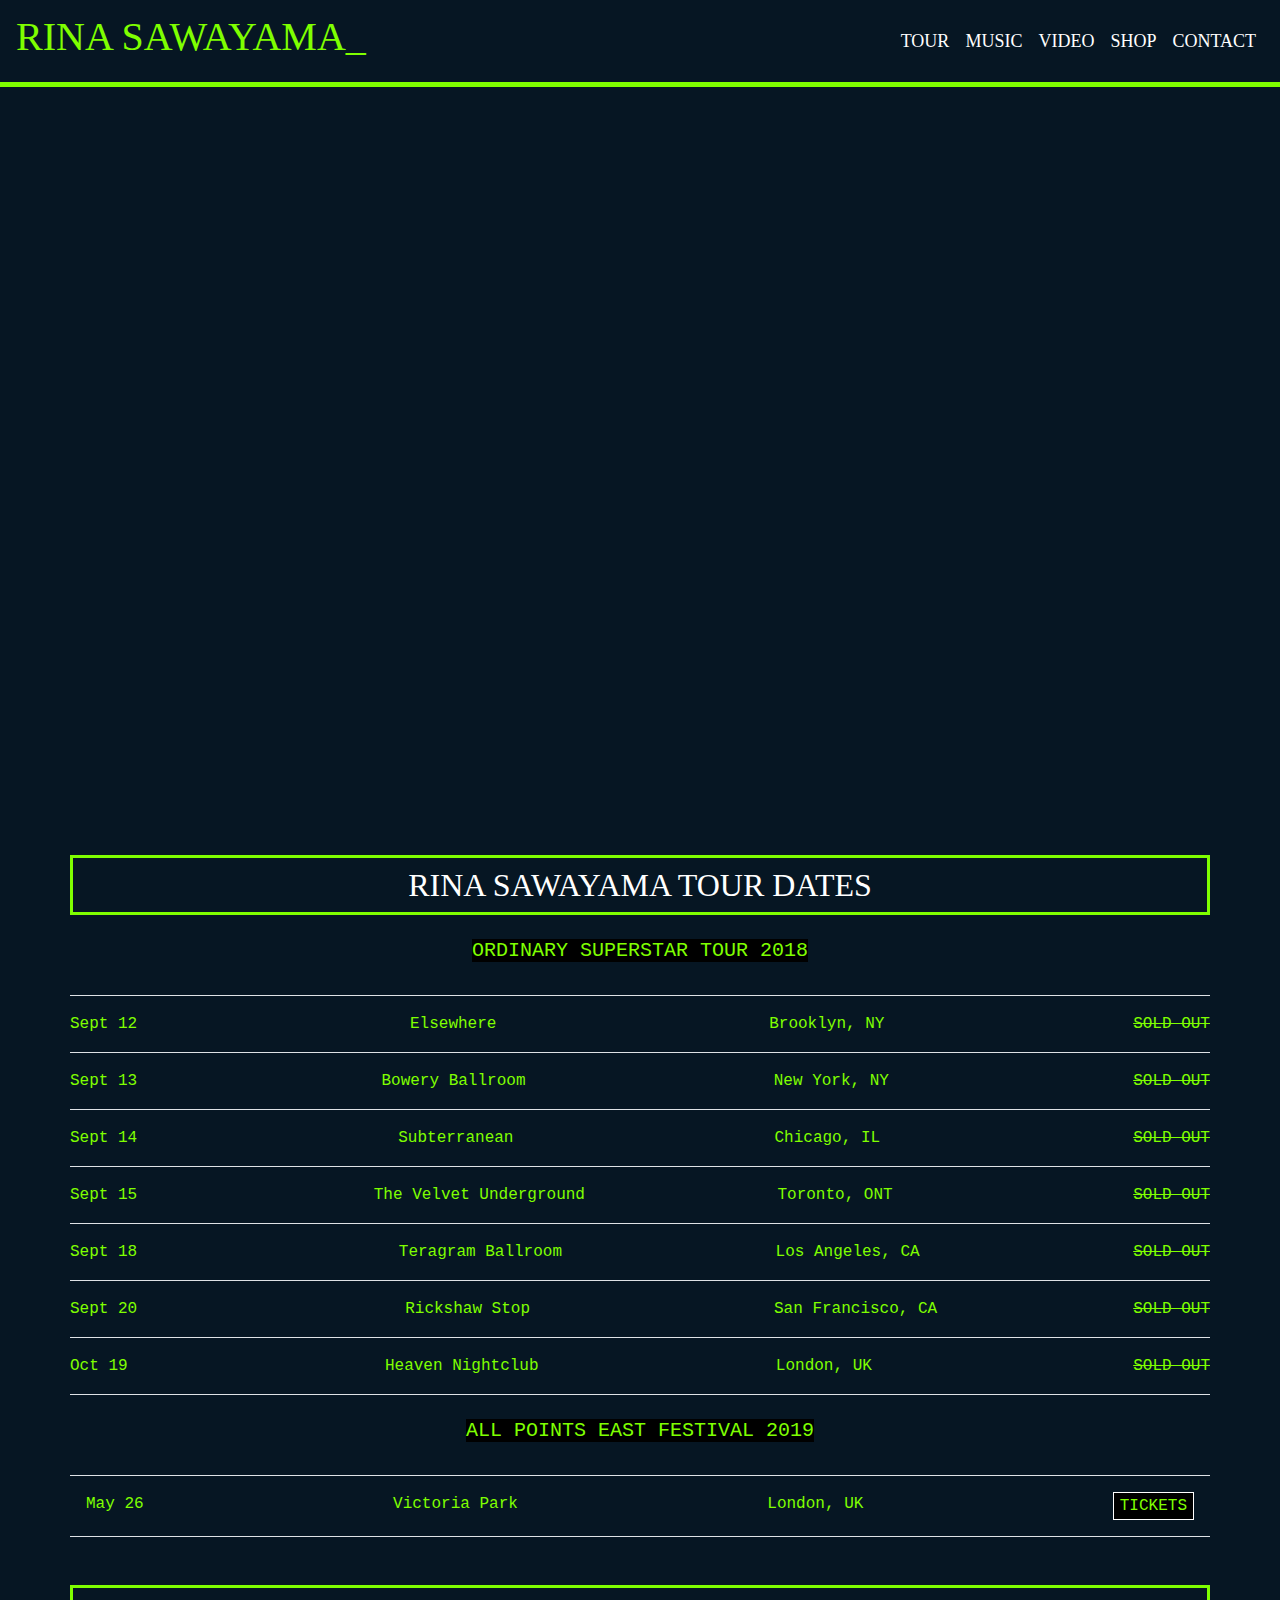
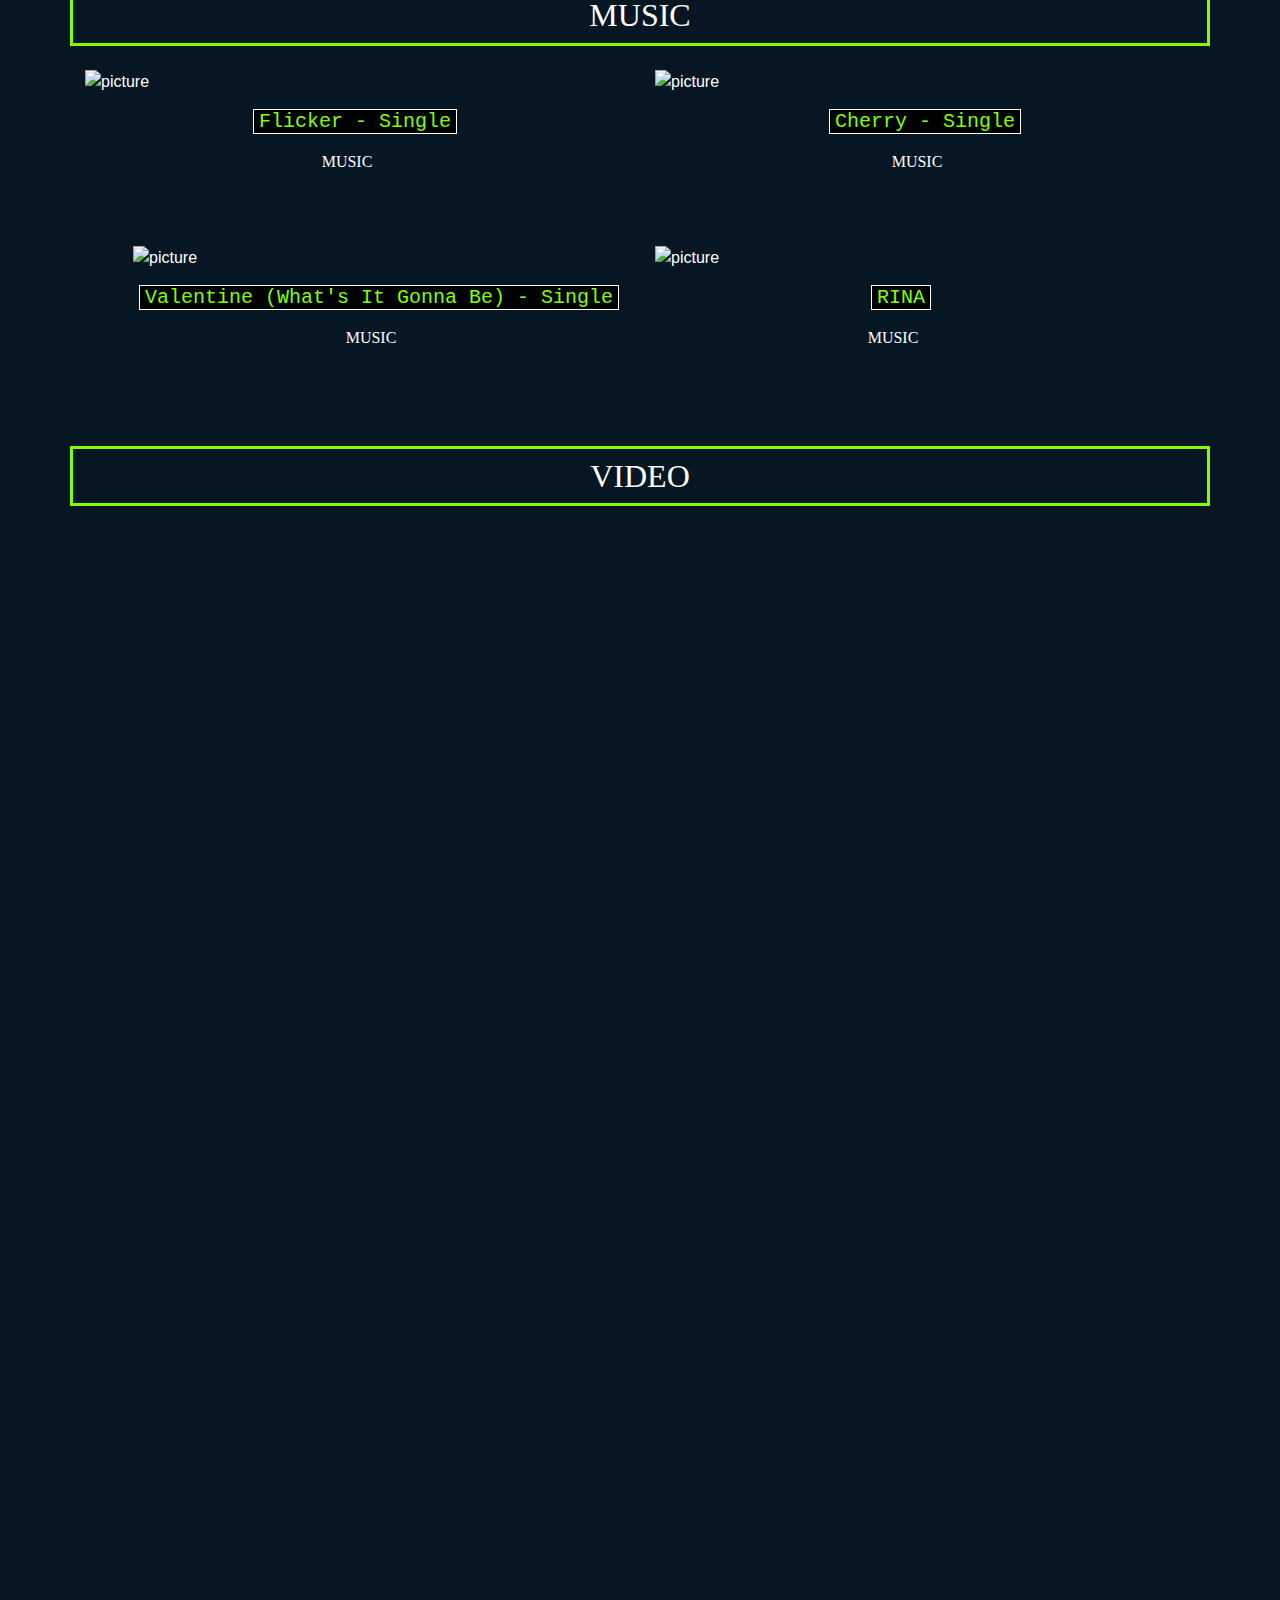
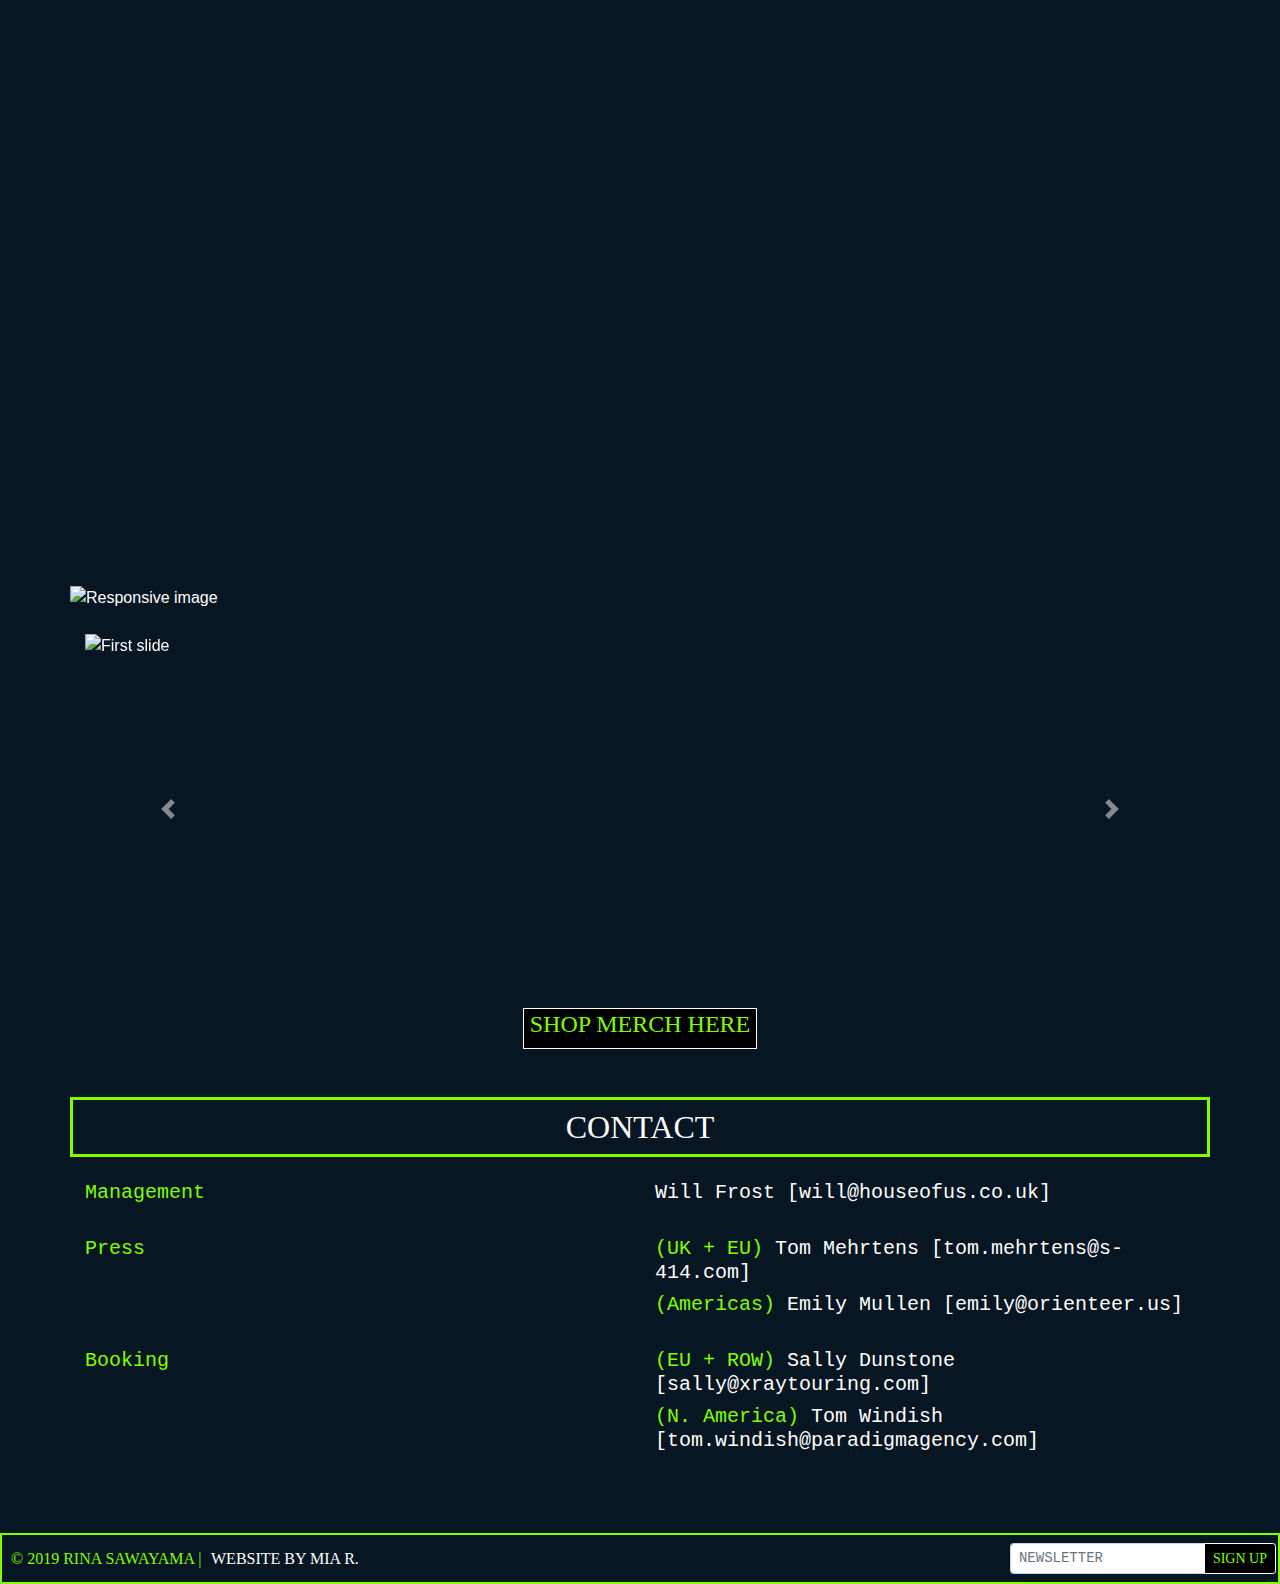
==== commit 6e57564a: "FINAL MIDTERM WEBSITE (RINA SAWAYAMA)" ====
--- a/MIDTERMWEBSITE/index.html
+++ b/MIDTERMWEBSITE/index.html
@@ -19,8 +19,8 @@
   <body>
 
   	<!-- nav bar  -->
-    <nav class="navbar sticky-top navbar-expand-lg" style="background-color: #061623;">
-      <a class="navbar-brand" href="#"><h1>RINA SAWAYAMA_</h1></a>
+    <nav class="navbar sticky-top navbar-expand-lg navbar-dark" style="background-color: #061623;">
+      <a class="navbar-brand" href="#"><h1>RINA SAWAYAMA<span class="blink">_</span></h1></a>
       <button class="navbar-toggler" type="button" data-toggle="collapse" data-target="#navbarNavAltMarkup" aria-controls="navbarNavAltMarkup" aria-expanded="false" aria-label="Toggle navigation">
         <span class="navbar-toggler-icon"></span>
       </button>
@@ -36,7 +36,7 @@
     </nav>
 
     <div class="embed-responsive embed-responsive-16by9">
-    	<video class="embed-responsive-item" src="assets/rina.mp4" type="video/mp4" muted loop autoplay></video>
+    	<video class="embed-responsive-item" src="assets/rinacss.mp4" type="video/mp4" muted loop autoplay></video>
     </div>
 <br><br>
 
@@ -65,10 +65,10 @@
      <div class="col-xs pt-3">
       <p>Sept 12</p>
     </div>
-    <div class="col-xs pt-3">
+    <div class="col-xs pt-3 pl-4">
       <p>Elsewhere</p>
     </div>
-     <div class="col-xs pt-3">
+     <div class="col-xs pt-3 pl-4">
       <p>Brooklyn, NY</p>
     </div>
      <div class="col-xs pt-3">
@@ -83,7 +83,7 @@
     <div class="col-xs pt-3">
       <p>Bowery Ballroom</p>
     </div>
-     <div class="col-xs pt-3">
+     <div class="col-xs pt-3 pl-1">
       <p>New York, NY</p>
     </div>
      <div class="col-xs pt-3">
@@ -95,10 +95,10 @@
      <div class="col-xs pt-3">
       <p>Sept 14</p>
     </div>
-    <div class="col-xs pt-3">
+    <div class="col-xs pt-3 pl-2">
       <p>Subterranean</p>
     </div>
-     <div class="col-xs pt-3">
+     <div class="col-xs pt-3 pl-2">
      <p>Chicago, IL</p>
     </div>
      <div class="col-xs pt-3">
@@ -110,10 +110,10 @@
      <div class="col-xs pt-3">
       <p>Sept 15</p>
     </div>
-    <div class="col-xs pt-3">
-     <p>Velvet Underground</p>
-    </div>
-     <div class="col-xs pt-3">
+    <div class="col-xs pt-3 ml-n1">
+     <p>The Velvet Underground</p>
+    </div>
+     <div class="col-xs pt-3 ml-n5">
     <p>Toronto, ONT</p>
     </div>
      <div class="col-xs pt-3">
@@ -125,7 +125,7 @@
      <div class="col-xs pt-3">
       <p>Sept 18</p>
     </div>
-    <div class="col-xs pt-3">
+    <div class="col-xs pt-3 pl-5">
      <p>Teragram Ballroom</p>
     </div>
      <div class="col-xs pt-3">
@@ -137,13 +137,13 @@
  </div>
 
   <div class="row justify-content-between border-bottom">
-     <div class="col-xs pt-3">
+     <div class="col-xs pt-3 pr-4">
       <p>Sept 20</p>
     </div>
-    <div class="col-xs pt-3">
+    <div class="col-xs pt-3 pl-5">
      <p>Rickshaw Stop</p>
     </div>
-     <div class="col-xs pt-3">
+     <div class="col-xs pt-3 pl-5">
     <p>San Francisco, CA</p>
     </div>
      <div class="col-xs pt-3">
@@ -155,10 +155,10 @@
      <div class="col-xs pt-3">
       <p>Oct 19</p>
     </div>
-    <div class="col-xs pt-3">
+    <div class="col-xs pt-3 ml-n1 pr-4">
      <p>Heaven Nightclub</p>
     </div>
-     <div class="col-xs pt-3">
+     <div class="col-xs pt-3 ml-n5">
     <p>London, UK</p>
     </div>
      <div class="col-xs pt-3">
@@ -214,7 +214,7 @@
 			<img alt="picture" src="https://is4-ssl.mzstatic.com/image/thumb/Music128/v4/cf/ba/b6/cfbab6ad-e84b-9f71-3f84-1693392c9fa9/cover.jpg/268x0w.jpg"
             class="img-fluid mx-auto d-block">
             <div class="row justify-content-center pt-3 pb-2">
-            	<h5><span class="musictitle">"Flicker" - Single</span></h5>
+            	<h5><span class="musictitle">Flicker - Single</span></h5>
             </div>
             <div class="row justify-content-center">
             	<a href="https://open.spotify.com/track/4dt65BryNBYLgcKq4FJjbK?si=4P79Utt6TbOy2gd0CRy0Gw" class="fab fa-spotify fa-lg"></a>
@@ -227,7 +227,7 @@
 			<img alt="picture" src="https://is4-ssl.mzstatic.com/image/thumb/Music128/v4/8f/96/ff/8f96ff07-f990-8d06-fa26-9f56b700ec18/cover.jpg/268x0w.jpg"
             class="img-fluid mx-auto d-block">
               <div class="row justify-content-center pt-3 pb-2">
-            	<h5><span class="musictitle">"Cherry" - Single</span></h5>
+            	<h5><span class="musictitle">Cherry - Single</span></h5>
             </div>
             <div class="row justify-content-center">
             	<a href="https://open.spotify.com/track/49eeirITrqP3pJALseu6Ed?si=13kBqVD4QwOjMJQ4mMljbw" class="fab fa-spotify fa-lg"></a>
@@ -244,12 +244,12 @@
 			<img alt="picture" src="https://is5-ssl.mzstatic.com/image/thumb/Music128/v4/13/a4/d7/13a4d712-662e-fd29-326f-efa9b01ba4a1/888915556030_cover.jpg/268x0w.jpg"
             class="img-fluid mx-auto d-block">
               <div class="row justify-content-center pt-3 pb-2">
-            	<h5><span class="musictitle">"Valentine (What's It Gonna Be" - Single</span></h5>
+            	<h5><span class="musictitle">Valentine (What's It Gonna Be) - Single</span></h5>
             </div>
             <div class="row justify-content-center">
-            	<a href="https://open.spotify.com/track/49eeirITrqP3pJALseu6Ed?si=13kBqVD4QwOjMJQ4mMljbw" class="fab fa-spotify fa-lg"></a>
-            	<a href="https://itunes.apple.com/us/album/cherry/1420960084?i=1420960439" class="fab fa-apple fa-lg px-3"><span class="applemusic"> MUSIC</span></a>
-            	<a href="https://play.google.com/store/music/album/Rina_Sawayama_Cherry?id=Bgcms242ervfxgpp7qathtu3lvi" class="fab fa-google-play fa-lg pr-3"></a>
+            	<a href="https://open.spotify.com/track/0IM4jGgkg7vkYXsit9aqGZ?si=eMwoc90DREmWJcFblbm3FA" class="fab fa-spotify fa-lg"></a>
+            	<a href="https://itunes.apple.com/us/album/valentine-whats-it-gonna-be/1346333878?i=1346333881" class="fab fa-apple fa-lg px-3"><span class="applemusic"> MUSIC</span></a>
+            	<a href="https://play.google.com/store/music/album/Rina_Sawayama_Valentine_What_s_It_Gonna_Be?id=Bvc5udettnnkddkxaalc64g7m6q" class="fab fa-google-play fa-lg pr-3"></a>
             </div>
 
 		</div>
@@ -257,7 +257,7 @@
 			<img alt="picture" src="https://is1-ssl.mzstatic.com/image/thumb/Music118/v4/59/5a/5d/595a5d48-5b4f-9423-55d1-4f7ec21eee40/cover.jpg/268x0w.jpg"
             class="img-fluid mx-auto d-block">
               <div class="row justify-content-center pt-3 pb-2">
-            	<h5><span class="musictitle">"RINA"</span></h5>
+            	<h5><span class="musictitle">RINA</span></h5>
             </div>
             <div class="row justify-content-center">
             	<a href="https://open.spotify.com/album/0Kju1j2r9e6LG3HJ4ldvAW?si=micjJHxpQySRYrokw1RXFQ" class="fab fa-spotify fa-lg"></a>
@@ -472,58 +472,50 @@
 <br><br><br>
 
 <!-- Footer -->
-<footer class="page-footer font-small pt-1 pb-1 px-0">
-
-    <!-- Footer Elements -->
-    <div class="container">
+<footer class="page-footer font-small pt-1 pb-1 px-0 m-0">
+
       <!--Grid row-->
       <div class="row justify-content-between">
 
         <!--copyright column-->
-        <div class="col-xs pt-1 align-self-start">
-    <div class="footer-copyright"><span id="footercopyright">© 2019 RINA SAWAYAMA |</span> WEBSITE BY MIA R.
+        <div class="col-xs pt-2 pl-4 pull-left">
+    <div class="footer-copyright"><span id="footercopyright"> © 2019 RINA SAWAYAMA |</span> <span id="websiteby">WEBSITE BY MIA R.</span>
     </div>
         </div>
 
         <!--icon column-->
-        <div class="col-md-5">
-        	<div container>
-        		<div class="row pt-1 justify-content-end">
-        			<div class="col-xs px-2">
-					<a href="https://www.facebook.com/rinasawayamamusic/" class="fab fa-facebook"></a>
+        <div class="col-xs pb-1 pr-4 justify-content-end">
+        		<div class="row pt-1">
+        			<div class="col-xs px-2 pt-1">
+					<a href="https://www.facebook.com/rinasawayamamusic/" class="fab fa-facebook fa-lg"></a>
 					</div>
+					<div class="col-xs px-2 pt-1">
+					<a href="https://instagram.com/rinasonline" class="fab fa-instagram fa-lg"></a>
+					</div>
+					<div class="col-xs px-2 pt-1">
+					<a href="https://twitter.com/rinasawayama" class="fab fa-twitter fa-lg"></a>
+					</div>
+					<div class="col-xs px-2 pt-1">
+					<a href="https://open.spotify.com/artist/2KEqzdPS7M5YwGmiuPTdr5?si=Q3Bsp60UQ5-GGkVLfLS_eQ" class="fab fa-spotify fa-lg"></a>
+					</div>
+					<div class="col-xs px-2 pt-1">
+					<a href="https://www.youtube.com/user/rinasawayama" class="fab fa-youtube fa-lg"></a>
+					</div>
+					<div class="col-xs px-2 pt-1">
+					<a href="https://itunes.apple.com/us/artist/rina-sawayama/638343826" class="fas fa-music fa-lg"></a>
+					</div>
+
 					<div class="col-xs px-2">
-					<a href="https://instagram.com/rinasonline" class="fab fa-instagram"></a>
-					</div>
-					<div class="col-xs px-2">
-					<a href="https://twitter.com/rinasawayama" class="fab fa-twitter"></a>
-					</div>
-					<div class="col-xs px-2">
-					<a href="https://open.spotify.com/artist/2KEqzdPS7M5YwGmiuPTdr5?si=Q3Bsp60UQ5-GGkVLfLS_eQ" class="fab fa-spotify"></a>
-					</div>
-					<div class="col-xs px-2">
-					<a href="https://www.youtube.com/user/rinasawayama" class="fab fa-youtube"></a>
-					</div>
-					<div class="col-xs px-2">
-					<a href="https://itunes.apple.com/us/artist/rina-sawayama/638343826" class="fab fa-itunes"></a>
-					</div>
-				</div>
-			</div>
-		</div>
-
-<!--newsletter column-->
-<div class="col-xs">
-	<div class="container">
-		<div class="row justify-content-end">
-		          <form class="input-group">
+					 <form class="input-group">
 		            <input type="text" class="form-control form-control-sm" placeholder="NEWSLETTER" aria-label="Your email" aria-describedby="basic-addon2">
 		            <div class="input-group-append">
-		              <button class="btn btn-sm px-2" type="button">SIGN UP</button>
+		              <button class="btn btn-sm px-2 shopbutton" type="button">SIGN UP</button>
 		            </div>
 		          </form>
-    </div>
-  </div>
-</div>
+		      </div>
+
+				</div>
+
         <!--Grid column-->
       </div>
       <!--Grid row-->
--- a/MIDTERMWEBSITE/style.css
+++ b/MIDTERMWEBSITE/style.css
@@ -59,6 +59,8 @@
 	border:1px solid white;
 	font-family: 'PT Mono', monospace;
 	color: chartreuse;
+	padding-left:5px;
+	padding-right:5px;
 }
 
 .ticketbutton{
@@ -126,10 +128,20 @@
 .contacttitles{
 	color:chartreuse;
 }
+
 #footercopyright{
 	color:chartreuse;
+	font-family: 'ChicagoFLFRegular'; 
+   font-weight: normal; 
+   font-style: normal; 
 }
 
+#websiteby{
+	color:white;
+	font-family: 'ChicagoFLFRegular'; 
+   font-weight: normal; 
+   font-style: normal; 
+}
 .anchor{
 	display: block;
 	height:125px;
@@ -139,4 +151,25 @@
 
 .fab{
   color: white;
+}
+.fas{
+	color:white;
+}
+.fab:hover{
+	color: chartreuse;
+	text-decoration:none;
+}
+
+.fas:hover{
+	color: chartreuse;
+	text-decoration:none;
+}
+
+.blink{
+	animation:blinkingText 1s infinite;
+}
+@keyframes blinkingText{
+	0%{opacity:0}
+	49%{opacity:0}
+	50%{opacity:1}
 }